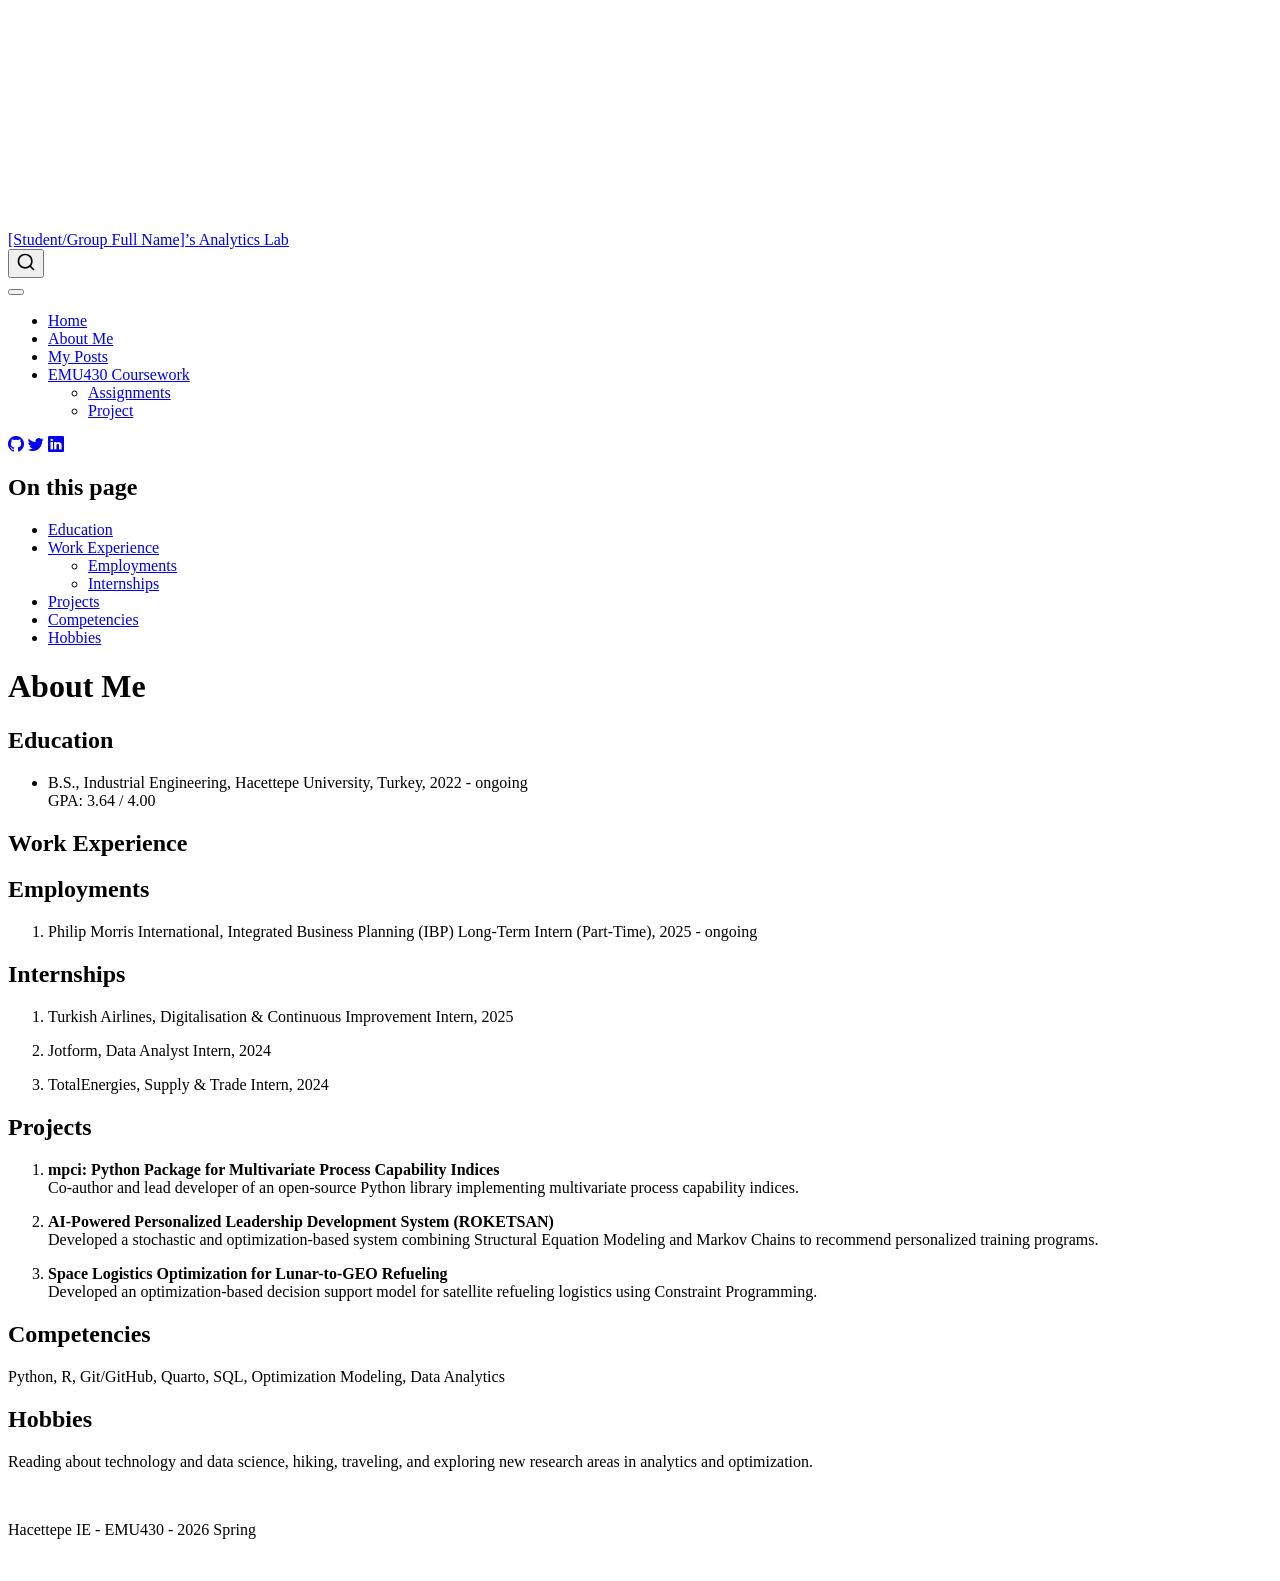
==== docs/about.html @ 8e295be2 "Complete assignment 1" ====
<!DOCTYPE html>
<html xmlns="http://www.w3.org/1999/xhtml" lang="en" xml:lang="en"><head>

<meta charset="utf-8">
<meta name="generator" content="quarto-1.9.30">

<meta name="viewport" content="width=device-width, initial-scale=1.0, user-scalable=yes">


<title>About Me – [Student/Group Full Name]’s Analytics Lab</title>
<style>
/* Default styles provided by pandoc.
** See https://pandoc.org/MANUAL.html#variables-for-html for config info.
*/
code{white-space: pre-wrap;}
span.smallcaps{font-variant: small-caps;}
div.columns{display: flex; gap: min(4vw, 1.5em);}
div.column{flex: auto; overflow-x: auto;}
div.hanging-indent{margin-left: 1.5em; text-indent: -1.5em;}
ul.task-list{list-style: none;}
ul.task-list li input[type="checkbox"] {
  width: 0.8em;
  margin: 0 0.8em 0.2em -1em; /* quarto-specific, see https://github.com/quarto-dev/quarto-cli/issues/4556 */ 
  vertical-align: middle;
}
</style>


<script src="site_libs/quarto-nav/quarto-nav.js"></script>
<script src="site_libs/quarto-nav/headroom.min.js"></script>
<script src="site_libs/clipboard/clipboard.min.js"></script>
<script src="site_libs/quarto-search/autocomplete.umd.js"></script>
<script src="site_libs/quarto-search/fuse.min.js"></script>
<script src="site_libs/quarto-search/quarto-search.js"></script>
<meta name="quarto:offset" content="./">
<script src="site_libs/quarto-html/quarto.js" type="module"></script>
<script src="site_libs/quarto-html/tabsets/tabsets.js" type="module"></script>
<script src="site_libs/quarto-html/popper.min.js"></script>
<script src="site_libs/quarto-html/tippy.umd.min.js"></script>
<script src="site_libs/quarto-html/anchor.min.js"></script>
<link href="site_libs/quarto-html/tippy.css" rel="stylesheet">
<link href="site_libs/quarto-html/quarto-syntax-highlighting-b6a8276bf55561bdbc268162d41bd1f7.css" rel="stylesheet" class="quarto-color-scheme" id="quarto-text-highlighting-styles">
<link href="site_libs/quarto-html/quarto-syntax-highlighting-dark-a8da12e74b29c2e7b17644f84b91567b.css" rel="stylesheet" class="quarto-color-scheme quarto-color-alternate" id="quarto-text-highlighting-styles">
<link href="site_libs/quarto-html/quarto-syntax-highlighting-b6a8276bf55561bdbc268162d41bd1f7.css" rel="stylesheet" class="quarto-color-scheme-extra" id="quarto-text-highlighting-styles">
<script src="site_libs/bootstrap/bootstrap.min.js"></script>
<link href="site_libs/bootstrap/bootstrap-icons.css" rel="stylesheet">
<link href="site_libs/bootstrap/bootstrap-395c188b881b0a90ebad1752b08cd63b.min.css" rel="stylesheet" append-hash="true" class="quarto-color-scheme" id="quarto-bootstrap" data-mode="light">
<link href="site_libs/bootstrap/bootstrap-dark-3bea599cb692cbf2e1308bd1668d69fb.min.css" rel="stylesheet" append-hash="true" class="quarto-color-scheme quarto-color-alternate" id="quarto-bootstrap" data-mode="dark">
<link href="site_libs/bootstrap/bootstrap-395c188b881b0a90ebad1752b08cd63b.min.css" rel="stylesheet" append-hash="true" class="quarto-color-scheme-extra" id="quarto-bootstrap" data-mode="light">
<script id="quarto-search-options" type="application/json">{
  "location": "navbar",
  "copy-button": false,
  "collapse-after": 3,
  "panel-placement": "end",
  "type": "overlay",
  "limit": 50,
  "keyboard-shortcut": [
    "f",
    "/",
    "s"
  ],
  "show-item-context": false,
  "language": {
    "search-no-results-text": "No results",
    "search-matching-documents-text": "matching documents",
    "search-copy-link-title": "Copy link to search",
    "search-hide-matches-text": "Hide additional matches",
    "search-more-match-text": "more match in this document",
    "search-more-matches-text": "more matches in this document",
    "search-clear-button-title": "Clear",
    "search-text-placeholder": "",
    "search-detached-cancel-button-title": "Cancel",
    "search-submit-button-title": "Submit",
    "search-label": "Search"
  }
}</script>


<link rel="stylesheet" href="styles.css">
</head>

<body class="docked nav-fixed quarto-light"><script id="quarto-html-before-body" type="application/javascript">
    const toggleBodyColorMode = (bsSheetEl) => {
      const mode = bsSheetEl.getAttribute("data-mode");
      const bodyEl = window.document.querySelector("body");
      if (mode === "dark") {
        bodyEl.classList.add("quarto-dark");
        bodyEl.classList.remove("quarto-light");
      } else {
        bodyEl.classList.add("quarto-light");
        bodyEl.classList.remove("quarto-dark");
      }
    }
    const toggleBodyColorPrimary = () => {
      const bsSheetEl = window.document.querySelector("link#quarto-bootstrap:not([rel=disabled-stylesheet])");
      if (bsSheetEl) {
        toggleBodyColorMode(bsSheetEl);
      }
    }
    const setColorSchemeToggle = (alternate) => {
      const toggles = window.document.querySelectorAll('.quarto-color-scheme-toggle');
      for (let i=0; i < toggles.length; i++) {
        const toggle = toggles[i];
        if (toggle) {
          if (alternate) {
            toggle.classList.add("alternate");
          } else {
            toggle.classList.remove("alternate");
          }
        }
      }
    };
    const toggleColorMode = (alternate) => {
      // Switch the stylesheets
      const primaryStylesheets = window.document.querySelectorAll('link.quarto-color-scheme:not(.quarto-color-alternate)');
      const alternateStylesheets = window.document.querySelectorAll('link.quarto-color-scheme.quarto-color-alternate');
      manageTransitions('#quarto-margin-sidebar .nav-link', false);
      if (alternate) {
        // note: dark is layered on light, we don't disable primary!
        enableStylesheet(alternateStylesheets);
        for (const sheetNode of alternateStylesheets) {
          if (sheetNode.id === "quarto-bootstrap") {
            toggleBodyColorMode(sheetNode);
          }
        }
      } else {
        disableStylesheet(alternateStylesheets);
        enableStylesheet(primaryStylesheets)
        toggleBodyColorPrimary();
      }
      manageTransitions('#quarto-margin-sidebar .nav-link', true);
      // Switch the toggles
      setColorSchemeToggle(alternate)
      // Hack to workaround the fact that safari doesn't
      // properly recolor the scrollbar when toggling (#1455)
      if (navigator.userAgent.indexOf('Safari') > 0 && navigator.userAgent.indexOf('Chrome') == -1) {
        manageTransitions("body", false);
        window.scrollTo(0, 1);
        setTimeout(() => {
          window.scrollTo(0, 0);
          manageTransitions("body", true);
        }, 40);
      }
    }
    const disableStylesheet = (stylesheets) => {
      for (let i=0; i < stylesheets.length; i++) {
        const stylesheet = stylesheets[i];
        stylesheet.rel = 'disabled-stylesheet';
      }
    }
    const enableStylesheet = (stylesheets) => {
      for (let i=0; i < stylesheets.length; i++) {
        const stylesheet = stylesheets[i];
        if(stylesheet.rel !== 'stylesheet') { // for Chrome, which will still FOUC without this check
          stylesheet.rel = 'stylesheet';
        }
      }
    }
    const manageTransitions = (selector, allowTransitions) => {
      const els = window.document.querySelectorAll(selector);
      for (let i=0; i < els.length; i++) {
        const el = els[i];
        if (allowTransitions) {
          el.classList.remove('notransition');
        } else {
          el.classList.add('notransition');
        }
      }
    }
    const isFileUrl = () => {
      return window.location.protocol === 'file:';
    }
    const hasAlternateSentinel = () => {
      let styleSentinel = getColorSchemeSentinel();
      if (styleSentinel !== null) {
        return styleSentinel === "alternate";
      } else {
        return false;
      }
    }
    const setStyleSentinel = (alternate) => {
      const value = alternate ? "alternate" : "default";
      if (!isFileUrl()) {
        window.localStorage.setItem("quarto-color-scheme", value);
      } else {
        localAlternateSentinel = value;
      }
    }
    const getColorSchemeSentinel = () => {
      if (!isFileUrl()) {
        const storageValue = window.localStorage.getItem("quarto-color-scheme");
        return storageValue != null ? storageValue : localAlternateSentinel;
      } else {
        return localAlternateSentinel;
      }
    }
    const toggleGiscusIfUsed = (isAlternate, darkModeDefault) => {
      const baseTheme = document.querySelector('#giscus-base-theme')?.value ?? 'light';
      const alternateTheme = document.querySelector('#giscus-alt-theme')?.value ?? 'dark';
      let newTheme = '';
      if(authorPrefersDark) {
        newTheme = isAlternate ? baseTheme : alternateTheme;
      } else {
        newTheme = isAlternate ? alternateTheme : baseTheme;
      }
      const changeGiscusTheme = () => {
        // From: https://github.com/giscus/giscus/issues/336
        const sendMessage = (message) => {
          const iframe = document.querySelector('iframe.giscus-frame');
          if (!iframe) return;
          iframe.contentWindow.postMessage({ giscus: message }, 'https://giscus.app');
        }
        sendMessage({
          setConfig: {
            theme: newTheme
          }
        });
      }
      const isGiscussLoaded = window.document.querySelector('iframe.giscus-frame') !== null;
      if (isGiscussLoaded) {
        changeGiscusTheme();
      }
    };
    const authorPrefersDark = false;
    const darkModeDefault = authorPrefersDark;
      document.querySelector('link#quarto-text-highlighting-styles.quarto-color-scheme-extra').rel = 'disabled-stylesheet';
      document.querySelector('link#quarto-bootstrap.quarto-color-scheme-extra').rel = 'disabled-stylesheet';
    let localAlternateSentinel = darkModeDefault ? 'alternate' : 'default';
    // Dark / light mode switch
    window.quartoToggleColorScheme = () => {
      // Read the current dark / light value
      let toAlternate = !hasAlternateSentinel();
      toggleColorMode(toAlternate);
      setStyleSentinel(toAlternate);
      toggleGiscusIfUsed(toAlternate, darkModeDefault);
      window.dispatchEvent(new Event('resize'));
    };
    // Switch to dark mode if need be
    if (hasAlternateSentinel()) {
      toggleColorMode(true);
    } else {
      toggleColorMode(false);
    }
  </script>

<div id="quarto-search-results"></div>
  <header id="quarto-header" class="headroom fixed-top">
    <nav class="navbar navbar-expand-lg " data-bs-theme="dark">
      <div class="navbar-container container-fluid">
      <div class="navbar-brand-container mx-auto">
    <a class="navbar-brand" href="./index.html">
    <span class="navbar-title">[Student/Group Full Name]’s Analytics Lab</span>
    </a>
  </div>
            <div id="quarto-search" class="" title="Search"></div>
          <button class="navbar-toggler" type="button" data-bs-toggle="collapse" data-bs-target="#navbarCollapse" aria-controls="navbarCollapse" role="menu" aria-expanded="false" aria-label="Toggle navigation" onclick="if (window.quartoToggleHeadroom) { window.quartoToggleHeadroom(); }">
  <span class="navbar-toggler-icon"></span>
</button>
          <div class="collapse navbar-collapse" id="navbarCollapse">
            <ul class="navbar-nav navbar-nav-scroll me-auto">
  <li class="nav-item">
    <a class="nav-link" href="./index.html"> 
<span class="menu-text">Home</span></a>
  </li>  
  <li class="nav-item">
    <a class="nav-link active" href="./about.html" aria-current="page"> 
<span class="menu-text">About Me</span></a>
  </li>  
  <li class="nav-item">
    <a class="nav-link" href="./posts.html"> 
<span class="menu-text">My Posts</span></a>
  </li>  
  <li class="nav-item dropdown ">
    <a class="nav-link dropdown-toggle" href="#" id="nav-menu-emu430-coursework" role="link" data-bs-toggle="dropdown" aria-expanded="false">
 <span class="menu-text">EMU430 Coursework</span>
    </a>
    <ul class="dropdown-menu" aria-labelledby="nav-menu-emu430-coursework">    
        <li>
    <a class="dropdown-item" href="./assignments.html">
 <span class="dropdown-text">Assignments</span></a>
  </li>  
        <li>
    <a class="dropdown-item" href="./project.html">
 <span class="dropdown-text">Project</span></a>
  </li>  
    </ul>
  </li>
</ul>
          </div> <!-- /navcollapse -->
            <div class="quarto-navbar-tools tools-wide">
    <a href="https://twitter.com" title="" class="quarto-navigation-tool px-1" aria-label=""><i class="bi bi-github"></i></a>
    <a href="https://twitter.com" title="" class="quarto-navigation-tool px-1" aria-label=""><i class="bi bi-twitter"></i></a>
    <a href="https://linkedin.com" title="" class="quarto-navigation-tool px-1" aria-label=""><i class="bi bi-linkedin"></i></a>
  <a href="" class="quarto-color-scheme-toggle quarto-navigation-tool  px-1" onclick="window.quartoToggleColorScheme(); return false;" title="Toggle dark mode"><i class="bi"></i></a>
</div>
      </div> <!-- /container-fluid -->
    </nav>
</header>
<!-- content -->
<div id="quarto-content" class="quarto-container page-columns page-rows-contents page-layout-article page-navbar">
<!-- sidebar -->
  <nav id="quarto-sidebar" class="sidebar collapse collapse-horizontal quarto-sidebar-collapse-item sidebar-navigation docked overflow-auto">
    <nav id="TOC" role="doc-toc" class="toc-active">
    <h2 id="toc-title">On this page</h2>
   
  <ul>
  <li><a href="#education" id="toc-education" class="nav-link active" data-scroll-target="#education">Education</a></li>
  <li><a href="#work-experience" id="toc-work-experience" class="nav-link" data-scroll-target="#work-experience">Work Experience</a>
  <ul class="collapse">
  <li><a href="#employments" id="toc-employments" class="nav-link" data-scroll-target="#employments">Employments</a></li>
  <li><a href="#internships" id="toc-internships" class="nav-link" data-scroll-target="#internships">Internships</a></li>
  </ul></li>
  <li><a href="#projects" id="toc-projects" class="nav-link" data-scroll-target="#projects">Projects</a></li>
  <li><a href="#competencies" id="toc-competencies" class="nav-link" data-scroll-target="#competencies">Competencies</a></li>
  <li><a href="#hobbies" id="toc-hobbies" class="nav-link" data-scroll-target="#hobbies">Hobbies</a></li>
  </ul>
</nav>
</nav>
<div id="quarto-sidebar-glass" class="quarto-sidebar-collapse-item" data-bs-toggle="collapse" data-bs-target=".quarto-sidebar-collapse-item"></div>
<!-- margin-sidebar -->
    <div id="quarto-margin-sidebar" class="sidebar margin-sidebar zindex-bottom">
    </div>
<!-- main -->
<main class="content" id="quarto-document-content">


<header id="title-block-header" class="quarto-title-block default">
<div class="quarto-title">
<h1 class="title">About Me</h1>
</div>



<div class="quarto-title-meta">

    
  
    
  </div>
  


</header>


<section id="education" class="level1">
<h1>Education</h1>
<ul>
<li>B.S., Industrial Engineering, Hacettepe University, Turkey, 2022 - ongoing<br>
GPA: 3.64 / 4.00</li>
</ul>
</section>
<section id="work-experience" class="level1">
<h1>Work Experience</h1>
<section id="employments" class="level2">
<h2 class="anchored" data-anchor-id="employments">Employments</h2>
<ol type="1">
<li>Philip Morris International, Integrated Business Planning (IBP) Long-Term Intern (Part-Time), 2025 - ongoing</li>
</ol>
</section>
<section id="internships" class="level2">
<h2 class="anchored" data-anchor-id="internships">Internships</h2>
<ol type="1">
<li><p>Turkish Airlines, Digitalisation &amp; Continuous Improvement Intern, 2025</p></li>
<li><p>Jotform, Data Analyst Intern, 2024</p></li>
<li><p>TotalEnergies, Supply &amp; Trade Intern, 2024</p></li>
</ol>
</section>
</section>
<section id="projects" class="level1">
<h1>Projects</h1>
<ol type="1">
<li><p><strong>mpci: Python Package for Multivariate Process Capability Indices</strong><br>
Co-author and lead developer of an open-source Python library implementing multivariate process capability indices.</p></li>
<li><p><strong>AI-Powered Personalized Leadership Development System (ROKETSAN)</strong><br>
Developed a stochastic and optimization-based system combining Structural Equation Modeling and Markov Chains to recommend personalized training programs.</p></li>
<li><p><strong>Space Logistics Optimization for Lunar-to-GEO Refueling</strong><br>
Developed an optimization-based decision support model for satellite refueling logistics using Constraint Programming.</p></li>
</ol>
</section>
<section id="competencies" class="level1">
<h1>Competencies</h1>
<p>Python, R, Git/GitHub, Quarto, SQL, Optimization Modeling, Data Analytics</p>
</section>
<section id="hobbies" class="level1">
<h1>Hobbies</h1>
<p>Reading about technology and data science, hiking, traveling, and exploring new research areas in analytics and optimization.</p>


</section>

<a onclick="window.scrollTo(0, 0); return false;" role="button" id="quarto-back-to-top"><i class="bi bi-arrow-up"></i> Back to top</a></main> <!-- /main -->
<script id="quarto-html-after-body" type="application/javascript">
  window.document.addEventListener("DOMContentLoaded", function (event) {
    // Ensure there is a toggle, if there isn't float one in the top right
    if (window.document.querySelector('.quarto-color-scheme-toggle') === null) {
      const a = window.document.createElement('a');
      a.classList.add('top-right');
      a.classList.add('quarto-color-scheme-toggle');
      a.href = "";
      a.onclick = function() { try { window.quartoToggleColorScheme(); } catch {} return false; };
      const i = window.document.createElement("i");
      i.classList.add('bi');
      a.appendChild(i);
      window.document.body.appendChild(a);
    }
    setColorSchemeToggle(hasAlternateSentinel())
    const icon = "";
    const anchorJS = new window.AnchorJS();
    anchorJS.options = {
      placement: 'right',
      icon: icon
    };
    anchorJS.add('.anchored');
    const isCodeAnnotation = (el) => {
      for (const clz of el.classList) {
        if (clz.startsWith('code-annotation-')) {                     
          return true;
        }
      }
      return false;
    }
    const onCopySuccess = function(e) {
      // button target
      const button = e.trigger;
      // don't keep focus
      button.blur();
      // flash "checked"
      button.classList.add('code-copy-button-checked');
      var currentTitle = button.getAttribute("title");
      button.setAttribute("title", "Copied!");
      let tooltip;
      if (window.bootstrap) {
        button.setAttribute("data-bs-toggle", "tooltip");
        button.setAttribute("data-bs-placement", "left");
        button.setAttribute("data-bs-title", "Copied!");
        tooltip = new bootstrap.Tooltip(button, 
          { trigger: "manual", 
            customClass: "code-copy-button-tooltip",
            offset: [0, -8]});
        tooltip.show();    
      }
      setTimeout(function() {
        if (tooltip) {
          tooltip.hide();
          button.removeAttribute("data-bs-title");
          button.removeAttribute("data-bs-toggle");
          button.removeAttribute("data-bs-placement");
        }
        button.setAttribute("title", currentTitle);
        button.classList.remove('code-copy-button-checked');
      }, 1000);
      // clear code selection
      e.clearSelection();
    }
    const getTextToCopy = function(trigger) {
      const outerScaffold = trigger.parentElement.cloneNode(true);
      const codeEl = outerScaffold.querySelector('code');
      for (const childEl of codeEl.children) {
        if (isCodeAnnotation(childEl)) {
          childEl.remove();
        }
      }
      return codeEl.innerText;
    }
    const clipboard = new window.ClipboardJS('.code-copy-button:not([data-in-quarto-modal])', {
      text: getTextToCopy
    });
    clipboard.on('success', onCopySuccess);
    if (window.document.getElementById('quarto-embedded-source-code-modal')) {
      const clipboardModal = new window.ClipboardJS('.code-copy-button[data-in-quarto-modal]', {
        text: getTextToCopy,
        container: window.document.getElementById('quarto-embedded-source-code-modal')
      });
      clipboardModal.on('success', onCopySuccess);
    }
      var localhostRegex = new RegExp(/^(?:http|https):\/\/localhost\:?[0-9]*\//);
      var mailtoRegex = new RegExp(/^mailto:/);
        var filterRegex = new RegExp('/' + window.location.host + '/');
      var isInternal = (href) => {
          return filterRegex.test(href) || localhostRegex.test(href) || mailtoRegex.test(href);
      }
      // Inspect non-navigation links and adorn them if external
     var links = window.document.querySelectorAll('a[href]:not(.nav-link):not(.navbar-brand):not(.toc-action):not(.sidebar-link):not(.sidebar-item-toggle):not(.pagination-link):not(.no-external):not([aria-hidden]):not(.dropdown-item):not(.quarto-navigation-tool):not(.about-link)');
      for (var i=0; i<links.length; i++) {
        const link = links[i];
        if (!isInternal(link.href)) {
          // undo the damage that might have been done by quarto-nav.js in the case of
          // links that we want to consider external
          if (link.dataset.originalHref !== undefined) {
            link.href = link.dataset.originalHref;
          }
        }
      }
    function tippyHover(el, contentFn, onTriggerFn, onUntriggerFn) {
      const config = {
        allowHTML: true,
        maxWidth: 500,
        delay: 100,
        arrow: false,
        appendTo: function(el) {
            return el.parentElement;
        },
        interactive: true,
        interactiveBorder: 10,
        theme: 'quarto',
        placement: 'bottom-start',
      };
      if (contentFn) {
        config.content = contentFn;
      }
      if (onTriggerFn) {
        config.onTrigger = onTriggerFn;
      }
      if (onUntriggerFn) {
        config.onUntrigger = onUntriggerFn;
      }
      window.tippy(el, config); 
    }
    const noterefs = window.document.querySelectorAll('a[role="doc-noteref"]');
    for (var i=0; i<noterefs.length; i++) {
      const ref = noterefs[i];
      tippyHover(ref, function() {
        // use id or data attribute instead here
        let href = ref.getAttribute('data-footnote-href') || ref.getAttribute('href');
        try { href = new URL(href).hash; } catch {}
        const id = href.replace(/^#\/?/, "");
        const note = window.document.getElementById(id);
        if (note) {
          return note.innerHTML;
        } else {
          return "";
        }
      });
    }
    const xrefs = window.document.querySelectorAll('a.quarto-xref');
    const processXRef = (id, note) => {
      // Strip column container classes
      const stripColumnClz = (el) => {
        el.classList.remove("page-full", "page-columns");
        if (el.children) {
          for (const child of el.children) {
            stripColumnClz(child);
          }
        }
      }
      stripColumnClz(note)
      if (id === null || id.startsWith('sec-')) {
        // Special case sections, only their first couple elements
        const container = document.createElement("div");
        if (note.children && note.children.length > 2) {
          container.appendChild(note.children[0].cloneNode(true));
          for (let i = 1; i < note.children.length; i++) {
            const child = note.children[i];
            if (child.tagName === "P" && child.innerText === "") {
              continue;
            } else {
              container.appendChild(child.cloneNode(true));
              break;
            }
          }
          if (window.Quarto?.typesetMath) {
            window.Quarto.typesetMath(container);
          }
          return container.innerHTML
        } else {
          if (window.Quarto?.typesetMath) {
            window.Quarto.typesetMath(note);
          }
          return note.innerHTML;
        }
      } else {
        // Remove any anchor links if they are present
        const anchorLink = note.querySelector('a.anchorjs-link');
        if (anchorLink) {
          anchorLink.remove();
        }
        if (window.Quarto?.typesetMath) {
          window.Quarto.typesetMath(note);
        }
        if (note.classList.contains("callout")) {
          return note.outerHTML;
        } else {
          return note.innerHTML;
        }
      }
    }
    for (var i=0; i<xrefs.length; i++) {
      const xref = xrefs[i];
      tippyHover(xref, undefined, function(instance) {
        instance.disable();
        let url = xref.getAttribute('href');
        let hash = undefined; 
        if (url.startsWith('#')) {
          hash = url;
        } else {
          try { hash = new URL(url).hash; } catch {}
        }
        if (hash) {
          const id = hash.replace(/^#\/?/, "");
          const note = window.document.getElementById(id);
          if (note !== null) {
            try {
              const html = processXRef(id, note.cloneNode(true));
              instance.setContent(html);
            } finally {
              instance.enable();
              instance.show();
            }
          } else {
            // See if we can fetch this
            fetch(url.split('#')[0])
            .then(res => res.text())
            .then(html => {
              const parser = new DOMParser();
              const htmlDoc = parser.parseFromString(html, "text/html");
              const note = htmlDoc.getElementById(id);
              if (note !== null) {
                const html = processXRef(id, note);
                instance.setContent(html);
              } 
            }).finally(() => {
              instance.enable();
              instance.show();
            });
          }
        } else {
          // See if we can fetch a full url (with no hash to target)
          // This is a special case and we should probably do some content thinning / targeting
          fetch(url)
          .then(res => res.text())
          .then(html => {
            const parser = new DOMParser();
            const htmlDoc = parser.parseFromString(html, "text/html");
            const note = htmlDoc.querySelector('main.content');
            if (note !== null) {
              // This should only happen for chapter cross references
              // (since there is no id in the URL)
              // remove the first header
              if (note.children.length > 0 && note.children[0].tagName === "HEADER") {
                note.children[0].remove();
              }
              const html = processXRef(null, note);
              instance.setContent(html);
            } 
          }).finally(() => {
            instance.enable();
            instance.show();
          });
        }
      }, function(instance) {
      });
    }
        let selectedAnnoteEl;
        const selectorForAnnotation = ( cell, annotation) => {
          let cellAttr = 'data-code-cell="' + cell + '"';
          let lineAttr = 'data-code-annotation="' +  annotation + '"';
          const selector = 'span[' + cellAttr + '][' + lineAttr + ']';
          return selector;
        }
        const selectCodeLines = (annoteEl) => {
          const doc = window.document;
          const targetCell = annoteEl.getAttribute("data-target-cell");
          const targetAnnotation = annoteEl.getAttribute("data-target-annotation");
          const annoteSpan = window.document.querySelector(selectorForAnnotation(targetCell, targetAnnotation));
          const lines = annoteSpan.getAttribute("data-code-lines").split(",");
          const lineIds = lines.map((line) => {
            return targetCell + "-" + line;
          })
          let top = null;
          let height = null;
          let parent = null;
          if (lineIds.length > 0) {
              //compute the position of the single el (top and bottom and make a div)
              const el = window.document.getElementById(lineIds[0]);
              top = el.offsetTop;
              height = el.offsetHeight;
              parent = el.parentElement.parentElement;
            if (lineIds.length > 1) {
              const lastEl = window.document.getElementById(lineIds[lineIds.length - 1]);
              const bottom = lastEl.offsetTop + lastEl.offsetHeight;
              height = bottom - top;
            }
            if (top !== null && height !== null && parent !== null) {
              // cook up a div (if necessary) and position it 
              let div = window.document.getElementById("code-annotation-line-highlight");
              if (div === null) {
                div = window.document.createElement("div");
                div.setAttribute("id", "code-annotation-line-highlight");
                div.style.position = 'absolute';
                parent.appendChild(div);
              }
              div.style.top = top - 2 + "px";
              div.style.height = height + 4 + "px";
              div.style.left = 0;
              let gutterDiv = window.document.getElementById("code-annotation-line-highlight-gutter");
              if (gutterDiv === null) {
                gutterDiv = window.document.createElement("div");
                gutterDiv.setAttribute("id", "code-annotation-line-highlight-gutter");
                gutterDiv.style.position = 'absolute';
                const codeCell = window.document.getElementById(targetCell);
                const gutter = codeCell.querySelector('.code-annotation-gutter');
                gutter.appendChild(gutterDiv);
              }
              gutterDiv.style.top = top - 2 + "px";
              gutterDiv.style.height = height + 4 + "px";
            }
            selectedAnnoteEl = annoteEl;
          }
        };
        const unselectCodeLines = () => {
          const elementsIds = ["code-annotation-line-highlight", "code-annotation-line-highlight-gutter"];
          elementsIds.forEach((elId) => {
            const div = window.document.getElementById(elId);
            if (div) {
              div.remove();
            }
          });
          selectedAnnoteEl = undefined;
        };
          // Handle positioning of the toggle
      window.addEventListener(
        "resize",
        throttle(() => {
          elRect = undefined;
          if (selectedAnnoteEl) {
            selectCodeLines(selectedAnnoteEl);
          }
        }, 10)
      );
      function throttle(fn, ms) {
      let throttle = false;
      let timer;
        return (...args) => {
          if(!throttle) { // first call gets through
              fn.apply(this, args);
              throttle = true;
          } else { // all the others get throttled
              if(timer) clearTimeout(timer); // cancel #2
              timer = setTimeout(() => {
                fn.apply(this, args);
                timer = throttle = false;
              }, ms);
          }
        };
      }
        // Attach click handler to the DT
        const annoteDls = window.document.querySelectorAll('dt[data-target-cell]');
        for (const annoteDlNode of annoteDls) {
          annoteDlNode.addEventListener('click', (event) => {
            const clickedEl = event.target;
            if (clickedEl !== selectedAnnoteEl) {
              unselectCodeLines();
              const activeEl = window.document.querySelector('dt[data-target-cell].code-annotation-active');
              if (activeEl) {
                activeEl.classList.remove('code-annotation-active');
              }
              selectCodeLines(clickedEl);
              clickedEl.classList.add('code-annotation-active');
            } else {
              // Unselect the line
              unselectCodeLines();
              clickedEl.classList.remove('code-annotation-active');
            }
          });
        }
    const findCites = (el) => {
      const parentEl = el.parentElement;
      if (parentEl) {
        const cites = parentEl.dataset.cites;
        if (cites) {
          return {
            el,
            cites: cites.split(' ')
          };
        } else {
          return findCites(el.parentElement)
        }
      } else {
        return undefined;
      }
    };
    var bibliorefs = window.document.querySelectorAll('a[role="doc-biblioref"]');
    for (var i=0; i<bibliorefs.length; i++) {
      const ref = bibliorefs[i];
      const citeInfo = findCites(ref);
      if (citeInfo) {
        tippyHover(citeInfo.el, function() {
          var popup = window.document.createElement('div');
          citeInfo.cites.forEach(function(cite) {
            var citeDiv = window.document.createElement('div');
            citeDiv.classList.add('hanging-indent');
            citeDiv.classList.add('csl-entry');
            var biblioDiv = window.document.getElementById('ref-' + cite);
            if (biblioDiv) {
              citeDiv.innerHTML = biblioDiv.innerHTML;
            }
            popup.appendChild(citeDiv);
          });
          return popup.innerHTML;
        });
      }
    }
  });
  </script>
</div> <!-- /content -->
<footer class="footer">
  <div class="nav-footer">
    <div class="nav-footer-left">
      &nbsp;
    </div>   
    <div class="nav-footer-center">
<p>Hacettepe IE - EMU430 - 2026 Spring</p>
</div>
    <div class="nav-footer-right">
      &nbsp;
    </div>
  </div>
</footer>




</body></html>
---- docs/site_libs/quarto-html/quarto-syntax-highlighting-b6a8276bf55561bdbc268162d41bd1f7.css ----
/* quarto syntax highlight colors */
:root {
  --quarto-hl-ot-color: #003B4F;
  --quarto-hl-at-color: #657422;
  --quarto-hl-ss-color: #20794D;
  --quarto-hl-an-color: #5E5E5E;
  --quarto-hl-fu-color: #4758AB;
  --quarto-hl-st-color: #20794D;
  --quarto-hl-cf-color: #003B4F;
  --quarto-hl-op-color: #5E5E5E;
  --quarto-hl-er-color: #AD0000;
  --quarto-hl-bn-color: #AD0000;
  --quarto-hl-al-color: #AD0000;
  --quarto-hl-va-color: #111111;
  --quarto-hl-bu-color: inherit;
  --quarto-hl-ex-color: inherit;
  --quarto-hl-pp-color: #AD0000;
  --quarto-hl-in-color: #5E5E5E;
  --quarto-hl-vs-color: #20794D;
  --quarto-hl-wa-color: #5E5E5E;
  --quarto-hl-do-color: #5E5E5E;
  --quarto-hl-im-color: #00769E;
  --quarto-hl-ch-color: #20794D;
  --quarto-hl-dt-color: #AD0000;
  --quarto-hl-fl-color: #AD0000;
  --quarto-hl-co-color: #5E5E5E;
  --quarto-hl-cv-color: #5E5E5E;
  --quarto-hl-cn-color: #8f5902;
  --quarto-hl-sc-color: #5E5E5E;
  --quarto-hl-dv-color: #AD0000;
  --quarto-hl-kw-color: #003B4F;
}

/* other quarto variables */
:root {
  --quarto-font-monospace: SFMono-Regular, Menlo, Monaco, Consolas, "Liberation Mono", "Courier New", monospace;
}

/* syntax highlight based on Pandoc's rules */
pre > code.sourceCode > span {
  color: #003B4F;
}

code.sourceCode > span {
  color: #003B4F;
}

div.sourceCode,
div.sourceCode pre.sourceCode {
  color: #003B4F;
}

/* Normal */
code span {
  color: #003B4F;
}

/* Alert */
code span.al {
  color: #AD0000;
  font-style: inherit;
}

/* Annotation */
code span.an {
  color: #5E5E5E;
  font-style: inherit;
}

/* Attribute */
code span.at {
  color: #657422;
  font-style: inherit;
}

/* BaseN */
code span.bn {
  color: #AD0000;
  font-style: inherit;
}

/* BuiltIn */
code span.bu {
  font-style: inherit;
}

/* ControlFlow */
code span.cf {
  color: #003B4F;
  font-weight: bold;
  font-style: inherit;
}

/* Char */
code span.ch {
  color: #20794D;
  font-style: inherit;
}

/* Constant */
code span.cn {
  color: #8f5902;
  font-style: inherit;
}

/* Comment */
code span.co {
  color: #5E5E5E;
  font-style: inherit;
}

/* CommentVar */
code span.cv {
  color: #5E5E5E;
  font-style: italic;
}

/* Documentation */
code span.do {
  color: #5E5E5E;
  font-style: italic;
}

/* DataType */
code span.dt {
  color: #AD0000;
  font-style: inherit;
}

/* DecVal */
code span.dv {
  color: #AD0000;
  font-style: inherit;
}

/* Error */
code span.er {
  color: #AD0000;
  font-style: inherit;
}

/* Extension */
code span.ex {
  font-style: inherit;
}

/* Float */
code span.fl {
  color: #AD0000;
  font-style: inherit;
}

/* Function */
code span.fu {
  color: #4758AB;
  font-style: inherit;
}

/* Import */
code span.im {
  color: #00769E;
  font-style: inherit;
}

/* Information */
code span.in {
  color: #5E5E5E;
  font-style: inherit;
}

/* Keyword */
code span.kw {
  color: #003B4F;
  font-weight: bold;
  font-style: inherit;
}

/* Operator */
code span.op {
  color: #5E5E5E;
  font-style: inherit;
}

/* Other */
code span.ot {
  color: #003B4F;
  font-style: inherit;
}

/* Preprocessor */
code span.pp {
  color: #AD0000;
  font-style: inherit;
}

/* SpecialChar */
code span.sc {
  color: #5E5E5E;
  font-style: inherit;
}

/* SpecialString */
code span.ss {
  color: #20794D;
  font-style: inherit;
}

/* String */
code span.st {
  color: #20794D;
  font-style: inherit;
}

/* Variable */
code span.va {
  color: #111111;
  font-style: inherit;
}

/* VerbatimString */
code span.vs {
  color: #20794D;
  font-style: inherit;
}

/* Warning */
code span.wa {
  color: #5E5E5E;
  font-style: italic;
}

.prevent-inlining {
  content: "</";
}

/*# sourceMappingURL=5eae6a9ed249137e627790aed33a8396.css.map */
---- docs/site_libs/quarto-html/quarto-syntax-highlighting-dark-a8da12e74b29c2e7b17644f84b91567b.css ----
/* quarto syntax highlight colors */
:root {
  --quarto-hl-al-color: #f07178;
  --quarto-hl-an-color: #d4d0ab;
  --quarto-hl-at-color: #00e0e0;
  --quarto-hl-bn-color: #d4d0ab;
  --quarto-hl-bu-color: #abe338;
  --quarto-hl-ch-color: #abe338;
  --quarto-hl-co-color: #f8f8f2;
  --quarto-hl-cv-color: #ffd700;
  --quarto-hl-cn-color: #ffd700;
  --quarto-hl-cf-color: #ffa07a;
  --quarto-hl-dt-color: #ffa07a;
  --quarto-hl-dv-color: #d4d0ab;
  --quarto-hl-do-color: #f8f8f2;
  --quarto-hl-er-color: #f07178;
  --quarto-hl-ex-color: #00e0e0;
  --quarto-hl-fl-color: #d4d0ab;
  --quarto-hl-fu-color: #ffa07a;
  --quarto-hl-im-color: #abe338;
  --quarto-hl-in-color: #d4d0ab;
  --quarto-hl-kw-color: #ffa07a;
  --quarto-hl-op-color: #ffa07a;
  --quarto-hl-ot-color: #00e0e0;
  --quarto-hl-pp-color: #dcc6e0;
  --quarto-hl-re-color: #00e0e0;
  --quarto-hl-sc-color: #abe338;
  --quarto-hl-ss-color: #abe338;
  --quarto-hl-st-color: #abe338;
  --quarto-hl-va-color: #00e0e0;
  --quarto-hl-vs-color: #abe338;
  --quarto-hl-wa-color: #dcc6e0;
}

/* other quarto variables */
:root {
  --quarto-font-monospace: SFMono-Regular, Menlo, Monaco, Consolas, "Liberation Mono", "Courier New", monospace;
}

/* syntax highlight based on Pandoc's rules */
pre > code.sourceCode > span {
  color: #f8f8f2;
}

code.sourceCode > span {
  color: #f8f8f2;
}

div.sourceCode,
div.sourceCode pre.sourceCode {
  color: #f8f8f2;
}

/* Normal */
code span {
  color: #f8f8f2;
}

/* Alert */
code span.al {
  color: #f07178;
}

/* Annotation */
code span.an {
  color: #d4d0ab;
}

/* Attribute */
code span.at {
  color: #00e0e0;
}

/* BaseN */
code span.bn {
  color: #d4d0ab;
}

/* BuiltIn */
code span.bu {
  color: #abe338;
}

/* ControlFlow */
code span.cf {
  font-weight: bold;
  color: #ffa07a;
}

/* Char */
code span.ch {
  color: #abe338;
}

/* Constant */
code span.cn {
  color: #ffd700;
}

/* Comment */
code span.co {
  font-style: italic;
  color: #f8f8f2;
}

/* CommentVar */
code span.cv {
  color: #ffd700;
}

/* Documentation */
code span.do {
  color: #f8f8f2;
}

/* DataType */
code span.dt {
  color: #ffa07a;
}

/* DecVal */
code span.dv {
  color: #d4d0ab;
}

/* Error */
code span.er {
  color: #f07178;
  text-decoration: underline;
}

/* Extension */
code span.ex {
  font-weight: bold;
  color: #00e0e0;
}

/* Float */
code span.fl {
  color: #d4d0ab;
}

/* Function */
code span.fu {
  color: #ffa07a;
}

/* Import */
code span.im {
  color: #abe338;
}

/* Information */
code span.in {
  color: #d4d0ab;
}

/* Keyword */
code span.kw {
  font-weight: bold;
  color: #ffa07a;
}

/* Operator */
code span.op {
  color: #ffa07a;
}

/* Other */
code span.ot {
  color: #00e0e0;
}

/* Preprocessor */
code span.pp {
  color: #dcc6e0;
}

/* RegionMarker */
code span.re {
  background-color: #f8f8f2;
  color: #00e0e0;
}

/* SpecialChar */
code span.sc {
  color: #abe338;
}

/* SpecialString */
code span.ss {
  color: #abe338;
}

/* String */
code span.st {
  color: #abe338;
}

/* Variable */
code span.va {
  color: #00e0e0;
}

/* VerbatimString */
code span.vs {
  color: #abe338;
}

/* Warning */
code span.wa {
  color: #dcc6e0;
}

.prevent-inlining {
  content: "</";
}

/*# sourceMappingURL=f841a2e569336199598ea48cb295f6f3.css.map */
---- docs/site_libs/quarto-html/quarto-syntax-highlighting-b6a8276bf55561bdbc268162d41bd1f7.css ----
/* quarto syntax highlight colors */
:root {
  --quarto-hl-ot-color: #003B4F;
  --quarto-hl-at-color: #657422;
  --quarto-hl-ss-color: #20794D;
  --quarto-hl-an-color: #5E5E5E;
  --quarto-hl-fu-color: #4758AB;
  --quarto-hl-st-color: #20794D;
  --quarto-hl-cf-color: #003B4F;
  --quarto-hl-op-color: #5E5E5E;
  --quarto-hl-er-color: #AD0000;
  --quarto-hl-bn-color: #AD0000;
  --quarto-hl-al-color: #AD0000;
  --quarto-hl-va-color: #111111;
  --quarto-hl-bu-color: inherit;
  --quarto-hl-ex-color: inherit;
  --quarto-hl-pp-color: #AD0000;
  --quarto-hl-in-color: #5E5E5E;
  --quarto-hl-vs-color: #20794D;
  --quarto-hl-wa-color: #5E5E5E;
  --quarto-hl-do-color: #5E5E5E;
  --quarto-hl-im-color: #00769E;
  --quarto-hl-ch-color: #20794D;
  --quarto-hl-dt-color: #AD0000;
  --quarto-hl-fl-color: #AD0000;
  --quarto-hl-co-color: #5E5E5E;
  --quarto-hl-cv-color: #5E5E5E;
  --quarto-hl-cn-color: #8f5902;
  --quarto-hl-sc-color: #5E5E5E;
  --quarto-hl-dv-color: #AD0000;
  --quarto-hl-kw-color: #003B4F;
}

/* other quarto variables */
:root {
  --quarto-font-monospace: SFMono-Regular, Menlo, Monaco, Consolas, "Liberation Mono", "Courier New", monospace;
}

/* syntax highlight based on Pandoc's rules */
pre > code.sourceCode > span {
  color: #003B4F;
}

code.sourceCode > span {
  color: #003B4F;
}

div.sourceCode,
div.sourceCode pre.sourceCode {
  color: #003B4F;
}

/* Normal */
code span {
  color: #003B4F;
}

/* Alert */
code span.al {
  color: #AD0000;
  font-style: inherit;
}

/* Annotation */
code span.an {
  color: #5E5E5E;
  font-style: inherit;
}

/* Attribute */
code span.at {
  color: #657422;
  font-style: inherit;
}

/* BaseN */
code span.bn {
  color: #AD0000;
  font-style: inherit;
}

/* BuiltIn */
code span.bu {
  font-style: inherit;
}

/* ControlFlow */
code span.cf {
  color: #003B4F;
  font-weight: bold;
  font-style: inherit;
}

/* Char */
code span.ch {
  color: #20794D;
  font-style: inherit;
}

/* Constant */
code span.cn {
  color: #8f5902;
  font-style: inherit;
}

/* Comment */
code span.co {
  color: #5E5E5E;
  font-style: inherit;
}

/* CommentVar */
code span.cv {
  color: #5E5E5E;
  font-style: italic;
}

/* Documentation */
code span.do {
  color: #5E5E5E;
  font-style: italic;
}

/* DataType */
code span.dt {
  color: #AD0000;
  font-style: inherit;
}

/* DecVal */
code span.dv {
  color: #AD0000;
  font-style: inherit;
}

/* Error */
code span.er {
  color: #AD0000;
  font-style: inherit;
}

/* Extension */
code span.ex {
  font-style: inherit;
}

/* Float */
code span.fl {
  color: #AD0000;
  font-style: inherit;
}

/* Function */
code span.fu {
  color: #4758AB;
  font-style: inherit;
}

/* Import */
code span.im {
  color: #00769E;
  font-style: inherit;
}

/* Information */
code span.in {
  color: #5E5E5E;
  font-style: inherit;
}

/* Keyword */
code span.kw {
  color: #003B4F;
  font-weight: bold;
  font-style: inherit;
}

/* Operator */
code span.op {
  color: #5E5E5E;
  font-style: inherit;
}

/* Other */
code span.ot {
  color: #003B4F;
  font-style: inherit;
}

/* Preprocessor */
code span.pp {
  color: #AD0000;
  font-style: inherit;
}

/* SpecialChar */
code span.sc {
  color: #5E5E5E;
  font-style: inherit;
}

/* SpecialString */
code span.ss {
  color: #20794D;
  font-style: inherit;
}

/* String */
code span.st {
  color: #20794D;
  font-style: inherit;
}

/* Variable */
code span.va {
  color: #111111;
  font-style: inherit;
}

/* VerbatimString */
code span.vs {
  color: #20794D;
  font-style: inherit;
}

/* Warning */
code span.wa {
  color: #5E5E5E;
  font-style: italic;
}

.prevent-inlining {
  content: "</";
}

/*# sourceMappingURL=5eae6a9ed249137e627790aed33a8396.css.map */
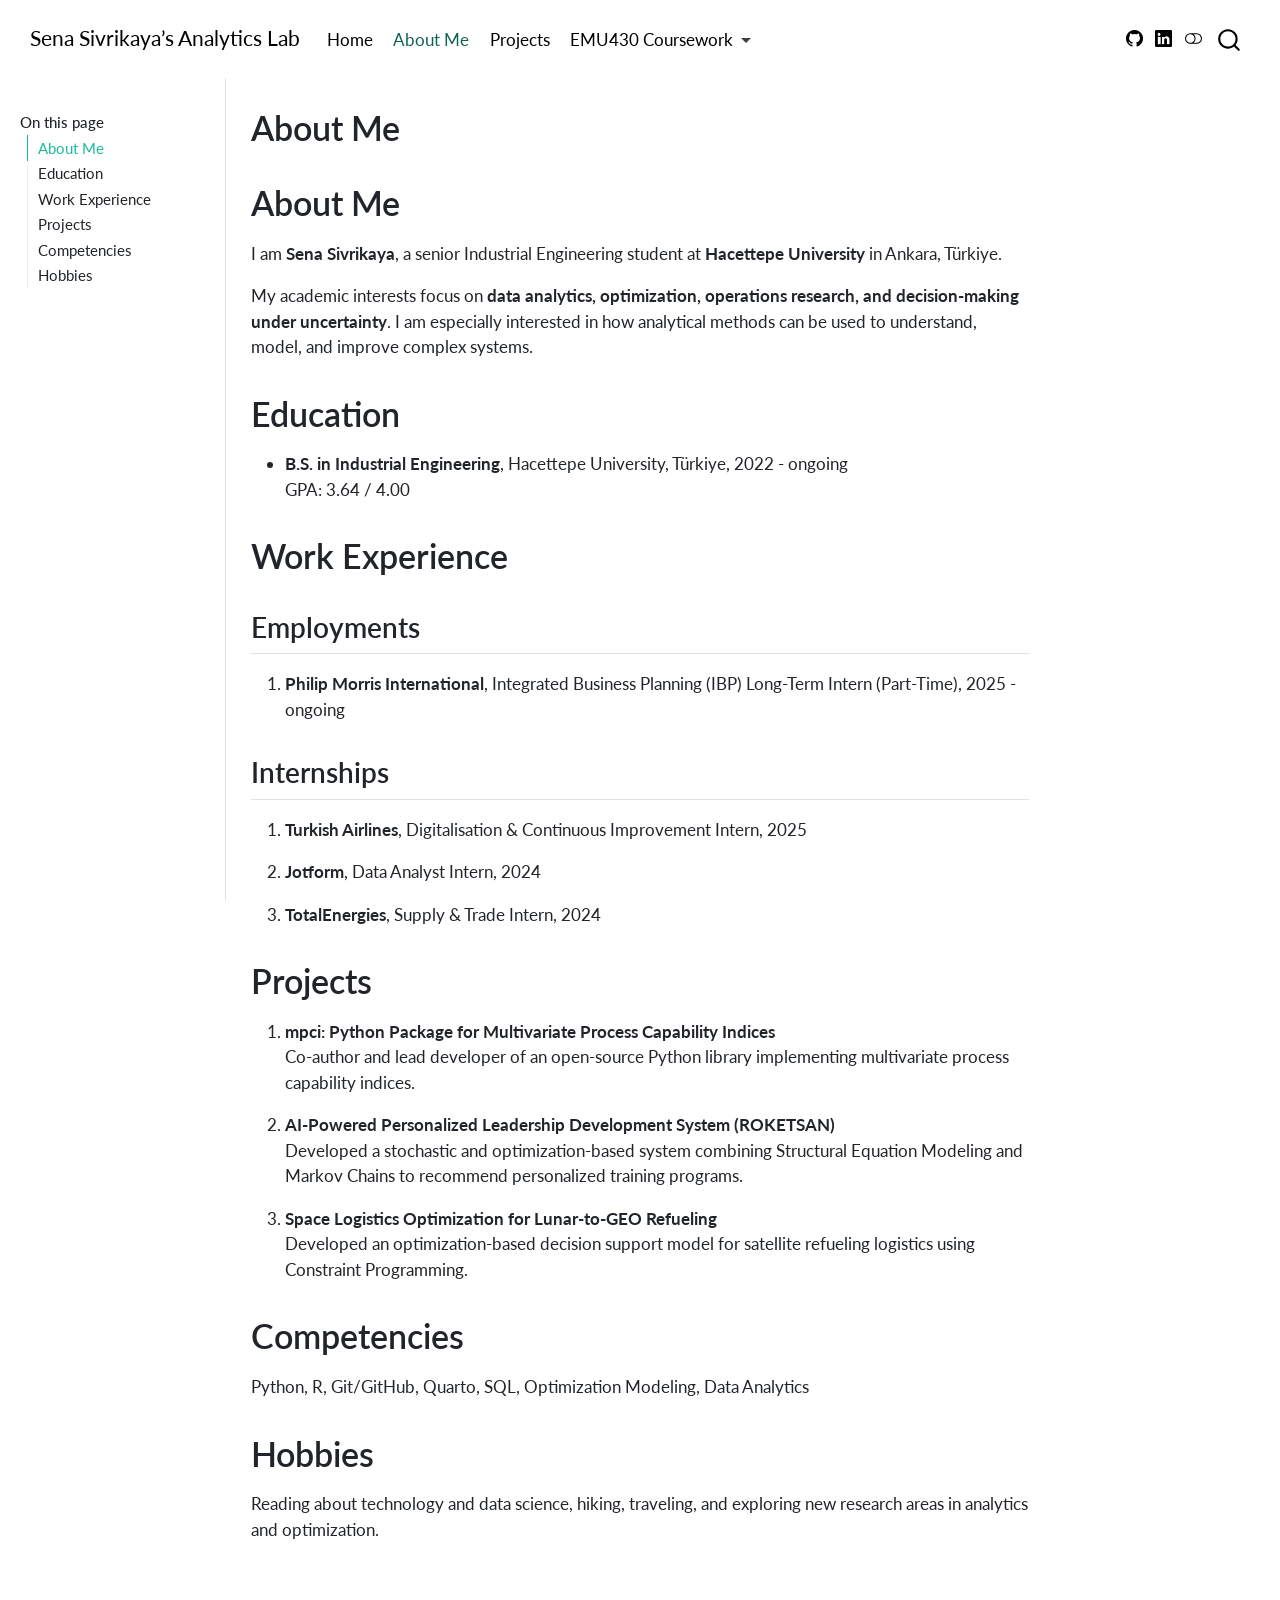
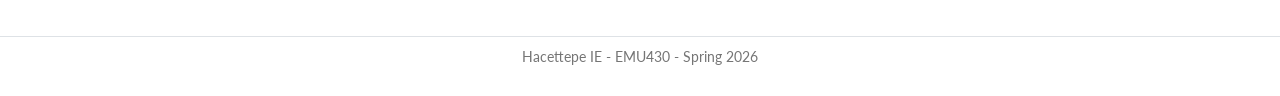
==== commit dc9fdef4: "Improve website design" ====
--- a/docs/about.html
+++ b/docs/about.html
@@ -7,7 +7,7 @@
 <meta name="viewport" content="width=device-width, initial-scale=1.0, user-scalable=yes">
 
 
-<title>About Me – [Student/Group Full Name]’s Analytics Lab</title>
+<title>About Me – Sena Sivrikaya’s Analytics Lab</title>
 <style>
 /* Default styles provided by pandoc.
 ** See https://pandoc.org/MANUAL.html#variables-for-html for config info.
@@ -44,9 +44,9 @@
 <link href="site_libs/quarto-html/quarto-syntax-highlighting-b6a8276bf55561bdbc268162d41bd1f7.css" rel="stylesheet" class="quarto-color-scheme-extra" id="quarto-text-highlighting-styles">
 <script src="site_libs/bootstrap/bootstrap.min.js"></script>
 <link href="site_libs/bootstrap/bootstrap-icons.css" rel="stylesheet">
-<link href="site_libs/bootstrap/bootstrap-395c188b881b0a90ebad1752b08cd63b.min.css" rel="stylesheet" append-hash="true" class="quarto-color-scheme" id="quarto-bootstrap" data-mode="light">
-<link href="site_libs/bootstrap/bootstrap-dark-3bea599cb692cbf2e1308bd1668d69fb.min.css" rel="stylesheet" append-hash="true" class="quarto-color-scheme quarto-color-alternate" id="quarto-bootstrap" data-mode="dark">
-<link href="site_libs/bootstrap/bootstrap-395c188b881b0a90ebad1752b08cd63b.min.css" rel="stylesheet" append-hash="true" class="quarto-color-scheme-extra" id="quarto-bootstrap" data-mode="light">
+<link href="site_libs/bootstrap/bootstrap-1ecabda545c6f67ff75c8a1259748e33.min.css" rel="stylesheet" append-hash="true" class="quarto-color-scheme" id="quarto-bootstrap" data-mode="light">
+<link href="site_libs/bootstrap/bootstrap-dark-34d3050a439e900acf87f4b1741c4525.min.css" rel="stylesheet" append-hash="true" class="quarto-color-scheme quarto-color-alternate" id="quarto-bootstrap" data-mode="dark">
+<link href="site_libs/bootstrap/bootstrap-1ecabda545c6f67ff75c8a1259748e33.min.css" rel="stylesheet" append-hash="true" class="quarto-color-scheme-extra" id="quarto-bootstrap" data-mode="light">
 <script id="quarto-search-options" type="application/json">{
   "location": "navbar",
   "copy-button": false,
@@ -249,7 +249,7 @@
       <div class="navbar-container container-fluid">
       <div class="navbar-brand-container mx-auto">
     <a class="navbar-brand" href="./index.html">
-    <span class="navbar-title">[Student/Group Full Name]’s Analytics Lab</span>
+    <span class="navbar-title">Sena Sivrikaya’s Analytics Lab</span>
     </a>
   </div>
             <div id="quarto-search" class="" title="Search"></div>
@@ -267,8 +267,8 @@
 <span class="menu-text">About Me</span></a>
   </li>  
   <li class="nav-item">
-    <a class="nav-link" href="./posts.html"> 
-<span class="menu-text">My Posts</span></a>
+    <a class="nav-link" href="./project.html"> 
+<span class="menu-text">Projects</span></a>
   </li>  
   <li class="nav-item dropdown ">
     <a class="nav-link dropdown-toggle" href="#" id="nav-menu-emu430-coursework" role="link" data-bs-toggle="dropdown" aria-expanded="false">
@@ -280,17 +280,20 @@
  <span class="dropdown-text">Assignments</span></a>
   </li>  
         <li>
-    <a class="dropdown-item" href="./project.html">
- <span class="dropdown-text">Project</span></a>
+    <a class="dropdown-item" href="./assignments/assignment-1.html">
+ <span class="dropdown-text">Assignment 1</span></a>
+  </li>  
+        <li>
+    <a class="dropdown-item" href="./assignments/assignment-2.html">
+ <span class="dropdown-text">Assignment 2</span></a>
   </li>  
     </ul>
   </li>
 </ul>
           </div> <!-- /navcollapse -->
             <div class="quarto-navbar-tools tools-wide">
-    <a href="https://twitter.com" title="" class="quarto-navigation-tool px-1" aria-label=""><i class="bi bi-github"></i></a>
-    <a href="https://twitter.com" title="" class="quarto-navigation-tool px-1" aria-label=""><i class="bi bi-twitter"></i></a>
-    <a href="https://linkedin.com" title="" class="quarto-navigation-tool px-1" aria-label=""><i class="bi bi-linkedin"></i></a>
+    <a href="https://github.com/ssivrikaya" title="" class="quarto-navigation-tool px-1" aria-label=""><i class="bi bi-github"></i></a>
+    <a href="https://www.linkedin.com/in/sena-sivrikaya/" title="" class="quarto-navigation-tool px-1" aria-label=""><i class="bi bi-linkedin"></i></a>
   <a href="" class="quarto-color-scheme-toggle quarto-navigation-tool  px-1" onclick="window.quartoToggleColorScheme(); return false;" title="Toggle dark mode"><i class="bi"></i></a>
 </div>
       </div> <!-- /container-fluid -->
@@ -304,7 +307,8 @@
     <h2 id="toc-title">On this page</h2>
    
   <ul>
-  <li><a href="#education" id="toc-education" class="nav-link active" data-scroll-target="#education">Education</a></li>
+  <li><a href="#about-me" id="toc-about-me" class="nav-link active" data-scroll-target="#about-me">About Me</a></li>
+  <li><a href="#education" id="toc-education" class="nav-link" data-scroll-target="#education">Education</a></li>
   <li><a href="#work-experience" id="toc-work-experience" class="nav-link" data-scroll-target="#work-experience">Work Experience</a>
   <ul class="collapse">
   <li><a href="#employments" id="toc-employments" class="nav-link" data-scroll-target="#employments">Employments</a></li>
@@ -343,10 +347,15 @@
 </header>
 
 
+<section id="about-me" class="level1">
+<h1>About Me</h1>
+<p>I am <strong>Sena Sivrikaya</strong>, a senior Industrial Engineering student at <strong>Hacettepe University</strong> in Ankara, Türkiye.</p>
+<p>My academic interests focus on <strong>data analytics, optimization, operations research, and decision-making under uncertainty</strong>. I am especially interested in how analytical methods can be used to understand, model, and improve complex systems.</p>
+</section>
 <section id="education" class="level1">
 <h1>Education</h1>
 <ul>
-<li>B.S., Industrial Engineering, Hacettepe University, Turkey, 2022 - ongoing<br>
+<li><strong>B.S. in Industrial Engineering</strong>, Hacettepe University, Türkiye, 2022 - ongoing<br>
 GPA: 3.64 / 4.00</li>
 </ul>
 </section>
@@ -355,15 +364,15 @@
 <section id="employments" class="level2">
 <h2 class="anchored" data-anchor-id="employments">Employments</h2>
 <ol type="1">
-<li>Philip Morris International, Integrated Business Planning (IBP) Long-Term Intern (Part-Time), 2025 - ongoing</li>
+<li><strong>Philip Morris International</strong>, Integrated Business Planning (IBP) Long-Term Intern (Part-Time), 2025 - ongoing</li>
 </ol>
 </section>
 <section id="internships" class="level2">
 <h2 class="anchored" data-anchor-id="internships">Internships</h2>
 <ol type="1">
-<li><p>Turkish Airlines, Digitalisation &amp; Continuous Improvement Intern, 2025</p></li>
-<li><p>Jotform, Data Analyst Intern, 2024</p></li>
-<li><p>TotalEnergies, Supply &amp; Trade Intern, 2024</p></li>
+<li><p><strong>Turkish Airlines</strong>, Digitalisation &amp; Continuous Improvement Intern, 2025</p></li>
+<li><p><strong>Jotform</strong>, Data Analyst Intern, 2024</p></li>
+<li><p><strong>TotalEnergies</strong>, Supply &amp; Trade Intern, 2024</p></li>
 </ol>
 </section>
 </section>
@@ -810,7 +819,7 @@
       &nbsp;
     </div>   
     <div class="nav-footer-center">
-<p>Hacettepe IE - EMU430 - 2026 Spring</p>
+<p>Hacettepe IE - EMU430 - Spring 2026</p>
 </div>
     <div class="nav-footer-right">
       &nbsp;
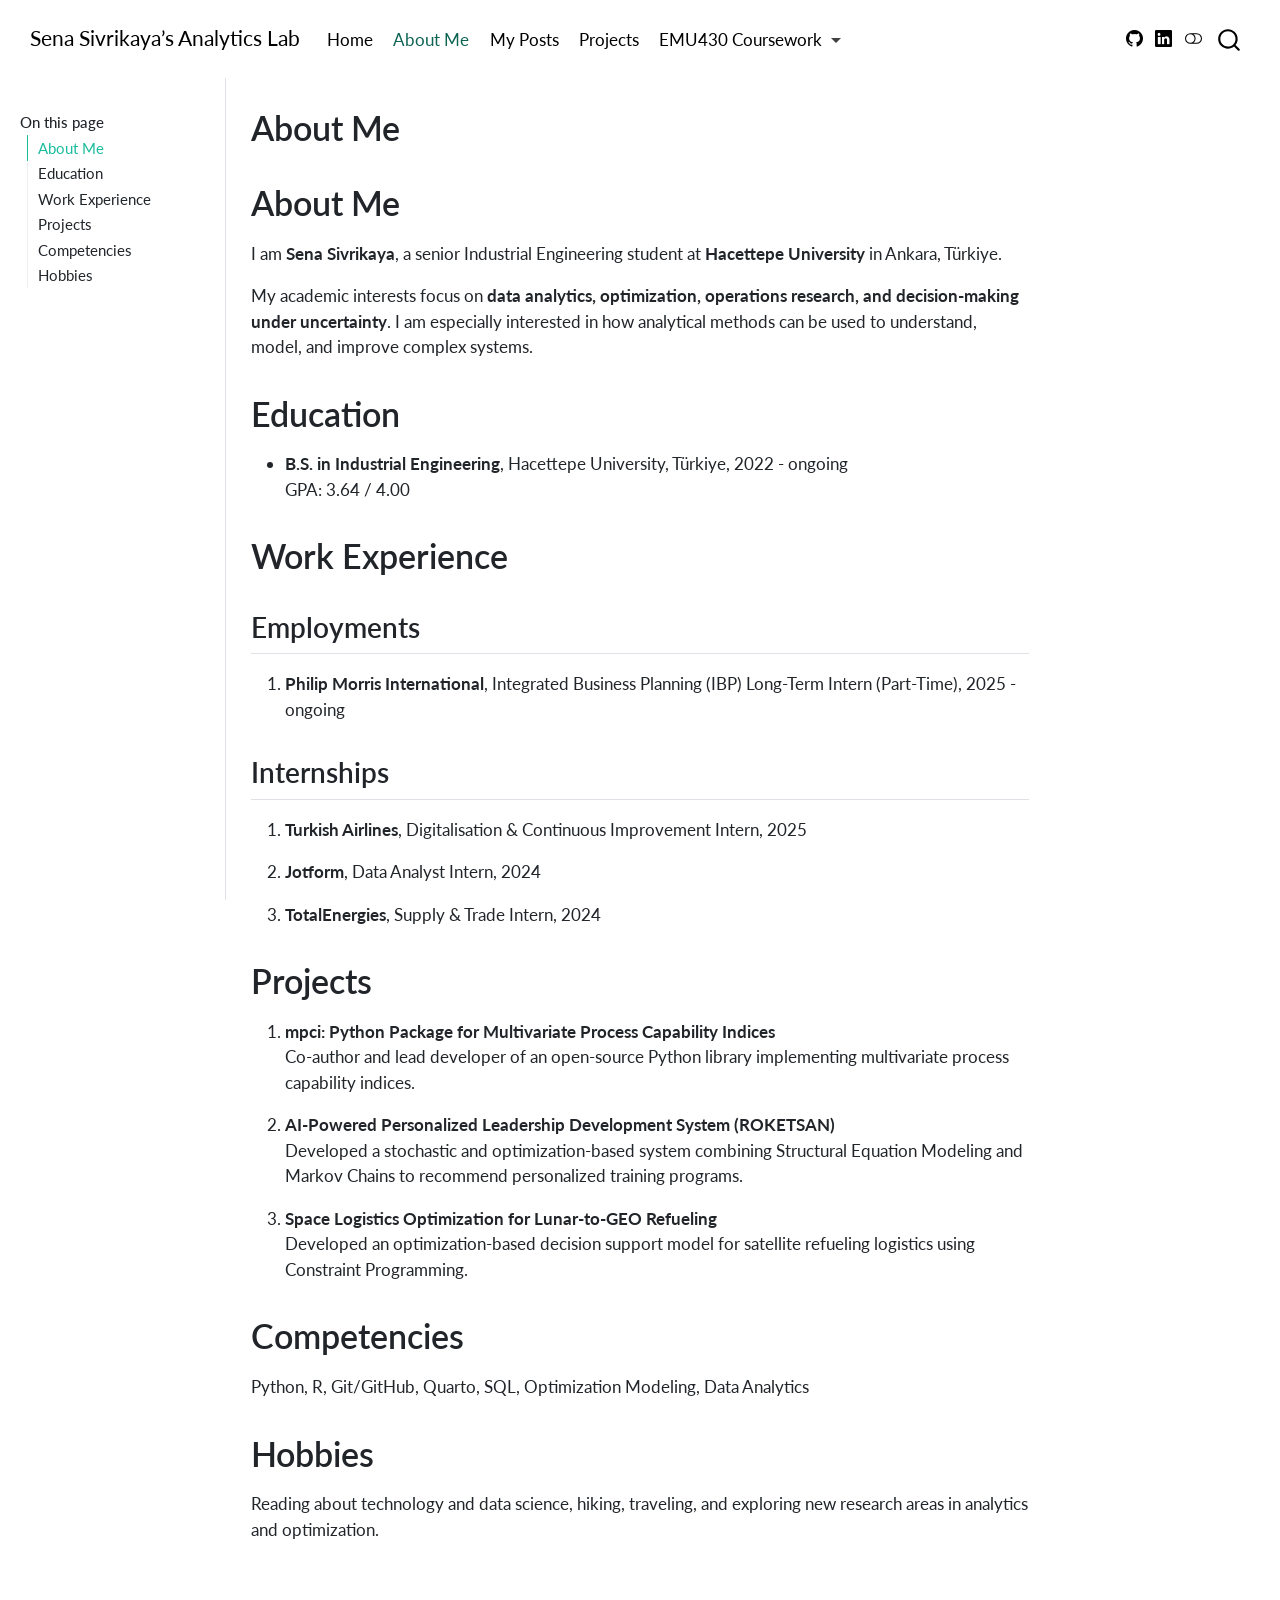
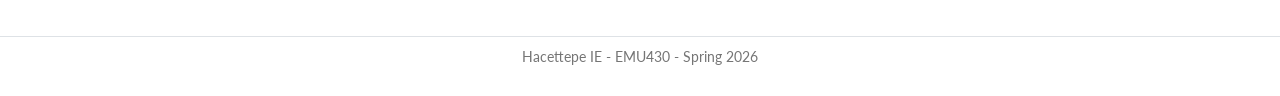
==== commit 0ee301eb: "Add profile photo" ====
--- a/docs/about.html
+++ b/docs/about.html
@@ -265,6 +265,10 @@
   <li class="nav-item">
     <a class="nav-link active" href="./about.html" aria-current="page"> 
 <span class="menu-text">About Me</span></a>
+  </li>  
+  <li class="nav-item">
+    <a class="nav-link" href="./posts.html"> 
+<span class="menu-text">My Posts</span></a>
   </li>  
   <li class="nav-item">
     <a class="nav-link" href="./project.html"> 
--- a/docs/styles.css
+++ b/docs/styles.css
@@ -0,0 +1,8 @@
+/* css styles */
+
+img {
+  border-radius: 50%;
+  display: block;
+  margin-left: auto;
+  margin-right: auto;
+}
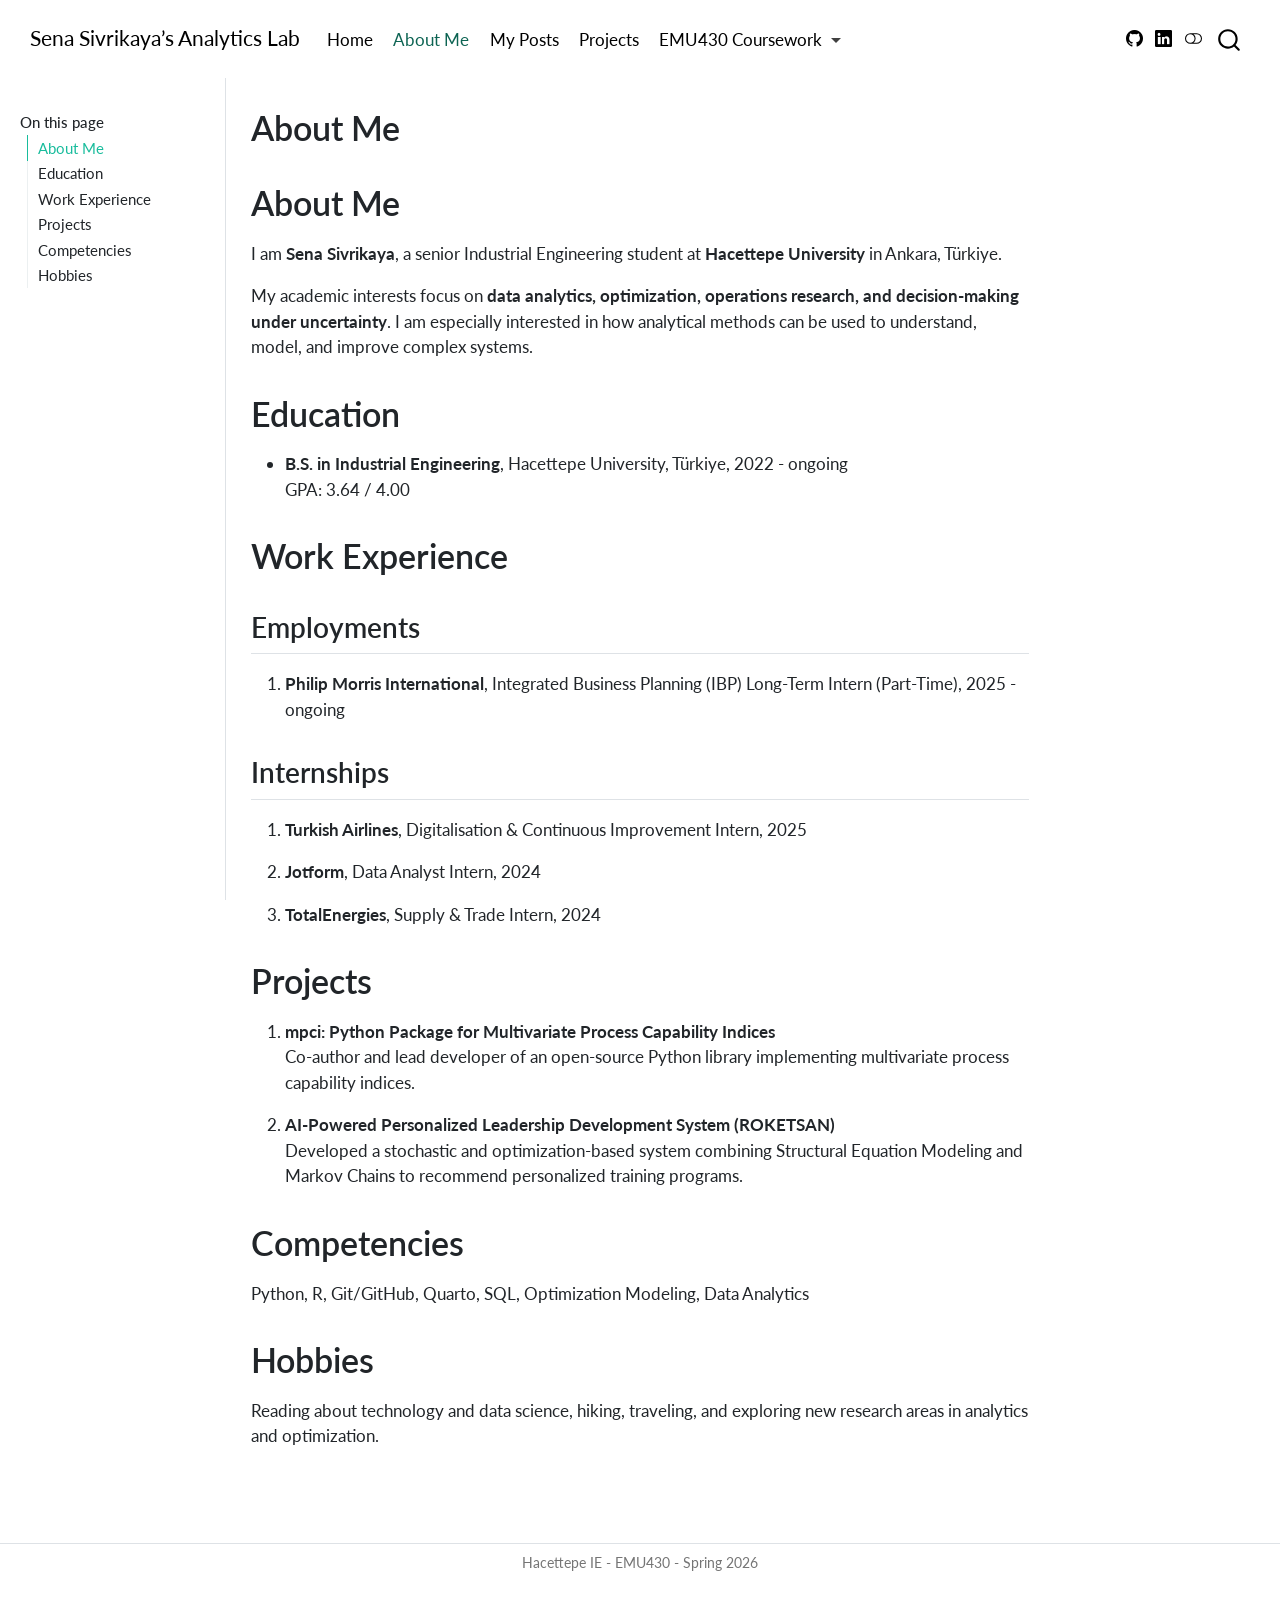
==== commit bb2c8af4: "Update website content and structure" ====
--- a/docs/about.html
+++ b/docs/about.html
@@ -387,8 +387,6 @@
 Co-author and lead developer of an open-source Python library implementing multivariate process capability indices.</p></li>
 <li><p><strong>AI-Powered Personalized Leadership Development System (ROKETSAN)</strong><br>
 Developed a stochastic and optimization-based system combining Structural Equation Modeling and Markov Chains to recommend personalized training programs.</p></li>
-<li><p><strong>Space Logistics Optimization for Lunar-to-GEO Refueling</strong><br>
-Developed an optimization-based decision support model for satellite refueling logistics using Constraint Programming.</p></li>
 </ol>
 </section>
 <section id="competencies" class="level1">
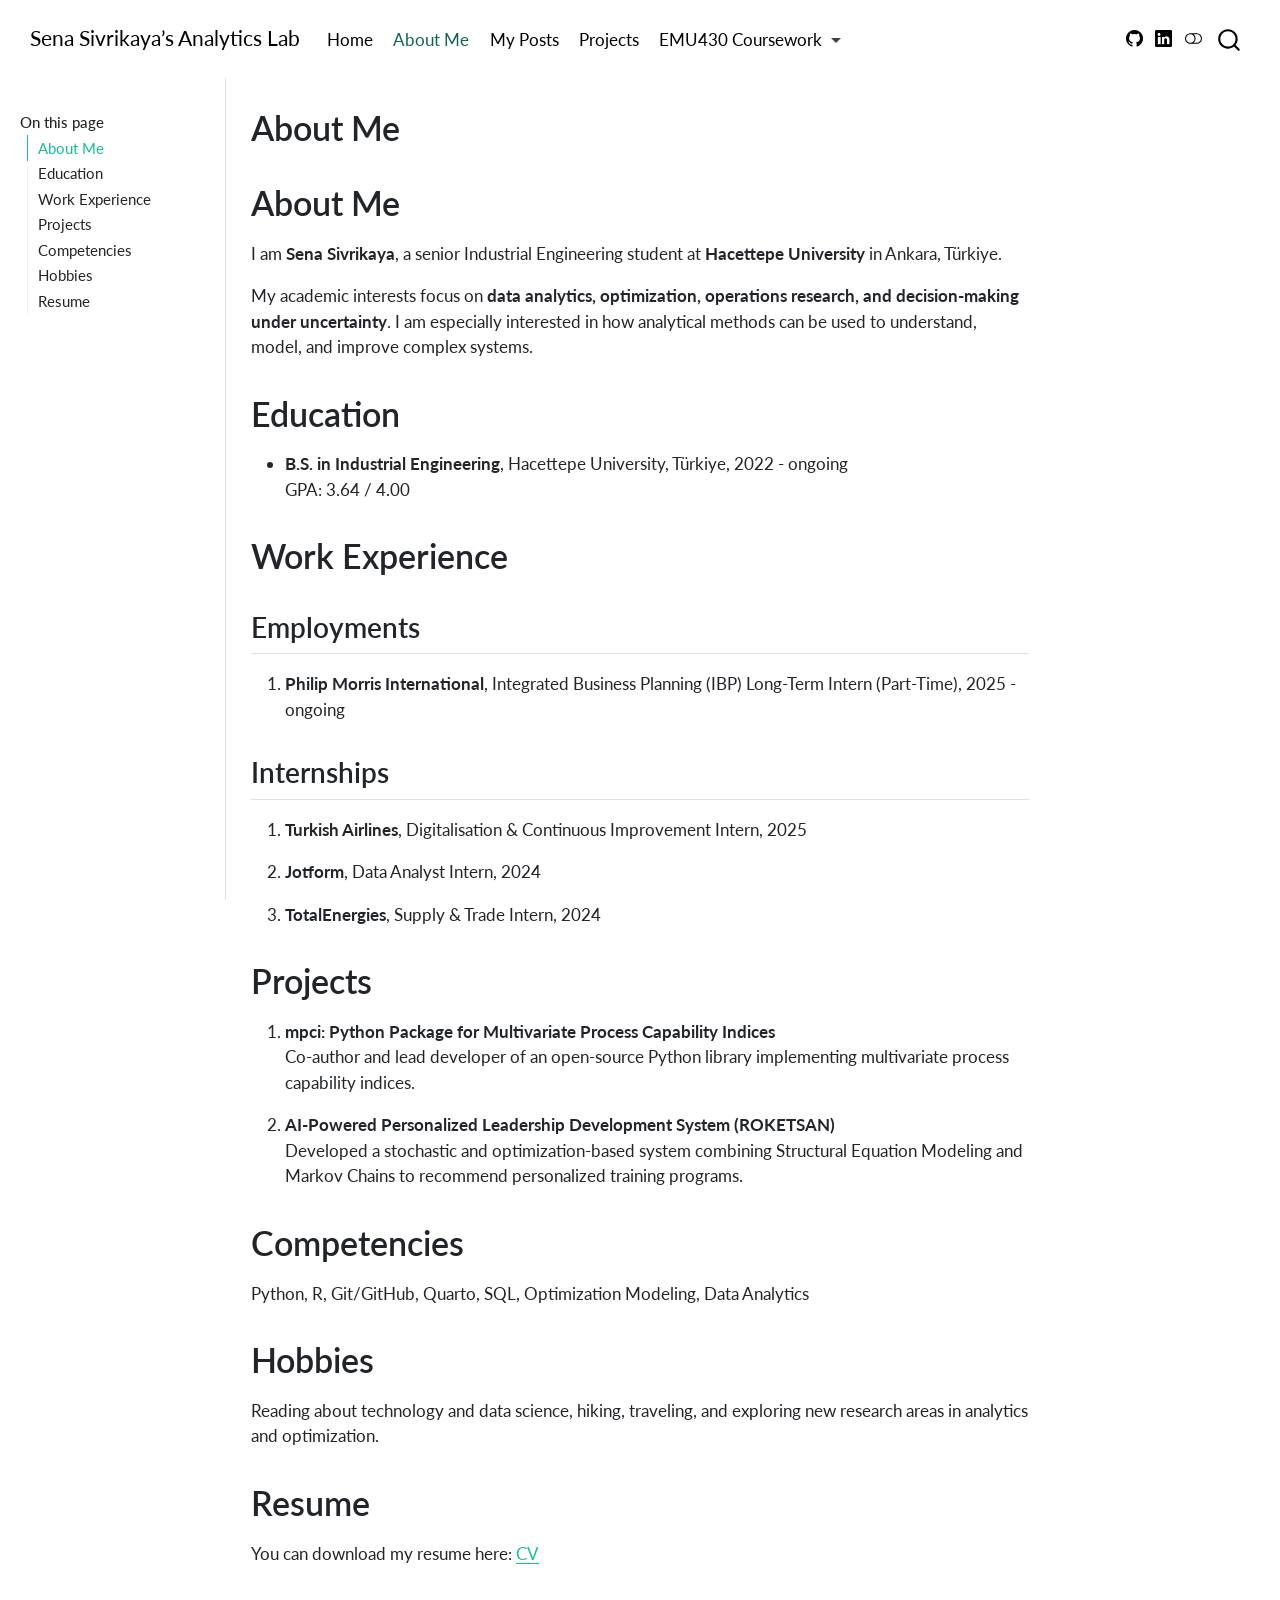
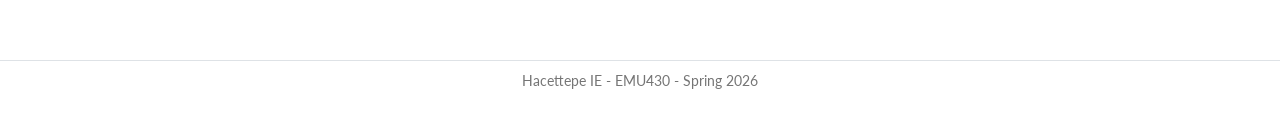
==== commit d633fa1e: "Add CV download section" ====
--- a/docs/about.html
+++ b/docs/about.html
@@ -297,7 +297,7 @@
           </div> <!-- /navcollapse -->
             <div class="quarto-navbar-tools tools-wide">
     <a href="https://github.com/ssivrikaya" title="" class="quarto-navigation-tool px-1" aria-label=""><i class="bi bi-github"></i></a>
-    <a href="https://www.linkedin.com/in/sena-sivrikaya/" title="" class="quarto-navigation-tool px-1" aria-label=""><i class="bi bi-linkedin"></i></a>
+    <a href="https://www.linkedin.com/in/sena-sivrikaya-289a41203/" title="" class="quarto-navigation-tool px-1" aria-label=""><i class="bi bi-linkedin"></i></a>
   <a href="" class="quarto-color-scheme-toggle quarto-navigation-tool  px-1" onclick="window.quartoToggleColorScheme(); return false;" title="Toggle dark mode"><i class="bi"></i></a>
 </div>
       </div> <!-- /container-fluid -->
@@ -321,6 +321,7 @@
   <li><a href="#projects" id="toc-projects" class="nav-link" data-scroll-target="#projects">Projects</a></li>
   <li><a href="#competencies" id="toc-competencies" class="nav-link" data-scroll-target="#competencies">Competencies</a></li>
   <li><a href="#hobbies" id="toc-hobbies" class="nav-link" data-scroll-target="#hobbies">Hobbies</a></li>
+  <li><a href="#resume" id="toc-resume" class="nav-link" data-scroll-target="#resume">Resume</a></li>
   </ul>
 </nav>
 </nav>
@@ -396,6 +397,10 @@
 <section id="hobbies" class="level1">
 <h1>Hobbies</h1>
 <p>Reading about technology and data science, hiking, traveling, and exploring new research areas in analytics and optimization.</p>
+</section>
+<section id="resume" class="level1">
+<h1>Resume</h1>
+<p>You can download my resume here: <a href="cv.pdf">CV</a></p>
 
 
 </section>
--- a/docs/styles.css
+++ b/docs/styles.css
@@ -1,8 +1,26 @@
 /* css styles */
 
-img {
+.profile-pic {
+  width: 210px;
+  height: 210px;
+  object-fit: cover;
+  object-position: center top;
   border-radius: 50%;
   display: block;
-  margin-left: auto;
-  margin-right: auto;
+  margin: 0 auto 1.5rem auto;
+  border: 4px solid #C8102E;
+  box-shadow: 0 8px 24px rgba(0,0,0,0.10);
+}
+
+.cv-button {
+  background-color: #C8102E;
+  color: white !important;
+  padding: 10px 18px;
+  border-radius: 8px;
+  font-weight: 600;
+  text-decoration: none;
+}
+
+.cv-button:hover {
+  background-color: #000000;
 }
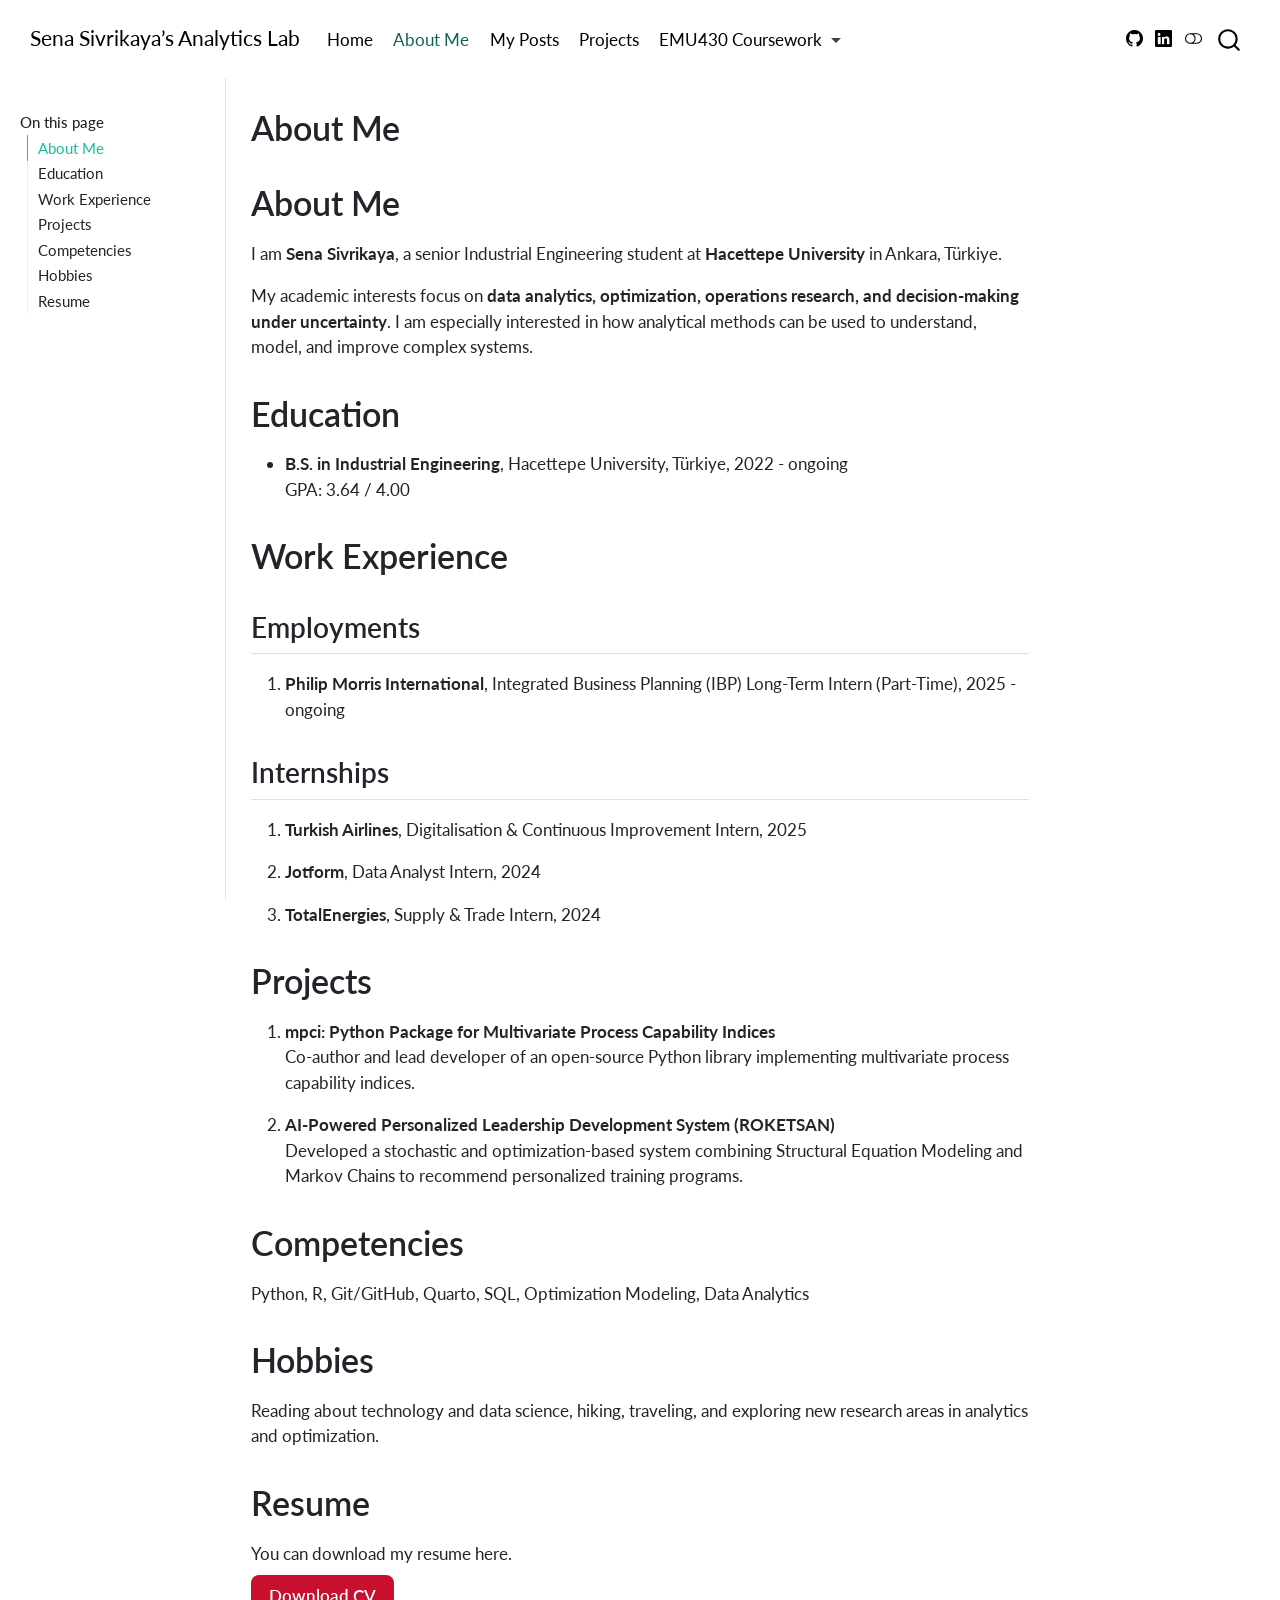
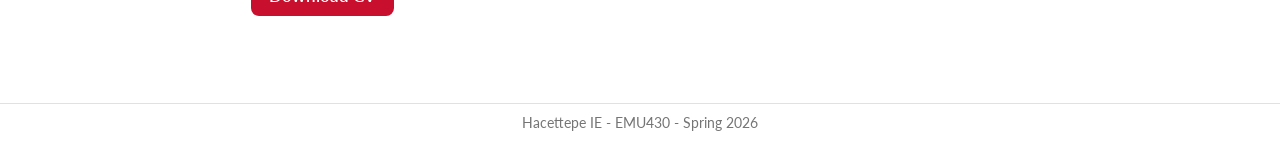
==== commit d58313dd: "Add CV download section" ====
--- a/docs/about.html
+++ b/docs/about.html
@@ -400,7 +400,8 @@
 </section>
 <section id="resume" class="level1">
 <h1>Resume</h1>
-<p>You can download my resume here: <a href="cv.pdf">CV</a></p>
+<p>You can download my resume here.</p>
+<p><a href="cv.pdf" class="cv-button">Download CV</a></p>
 
 
 </section>
